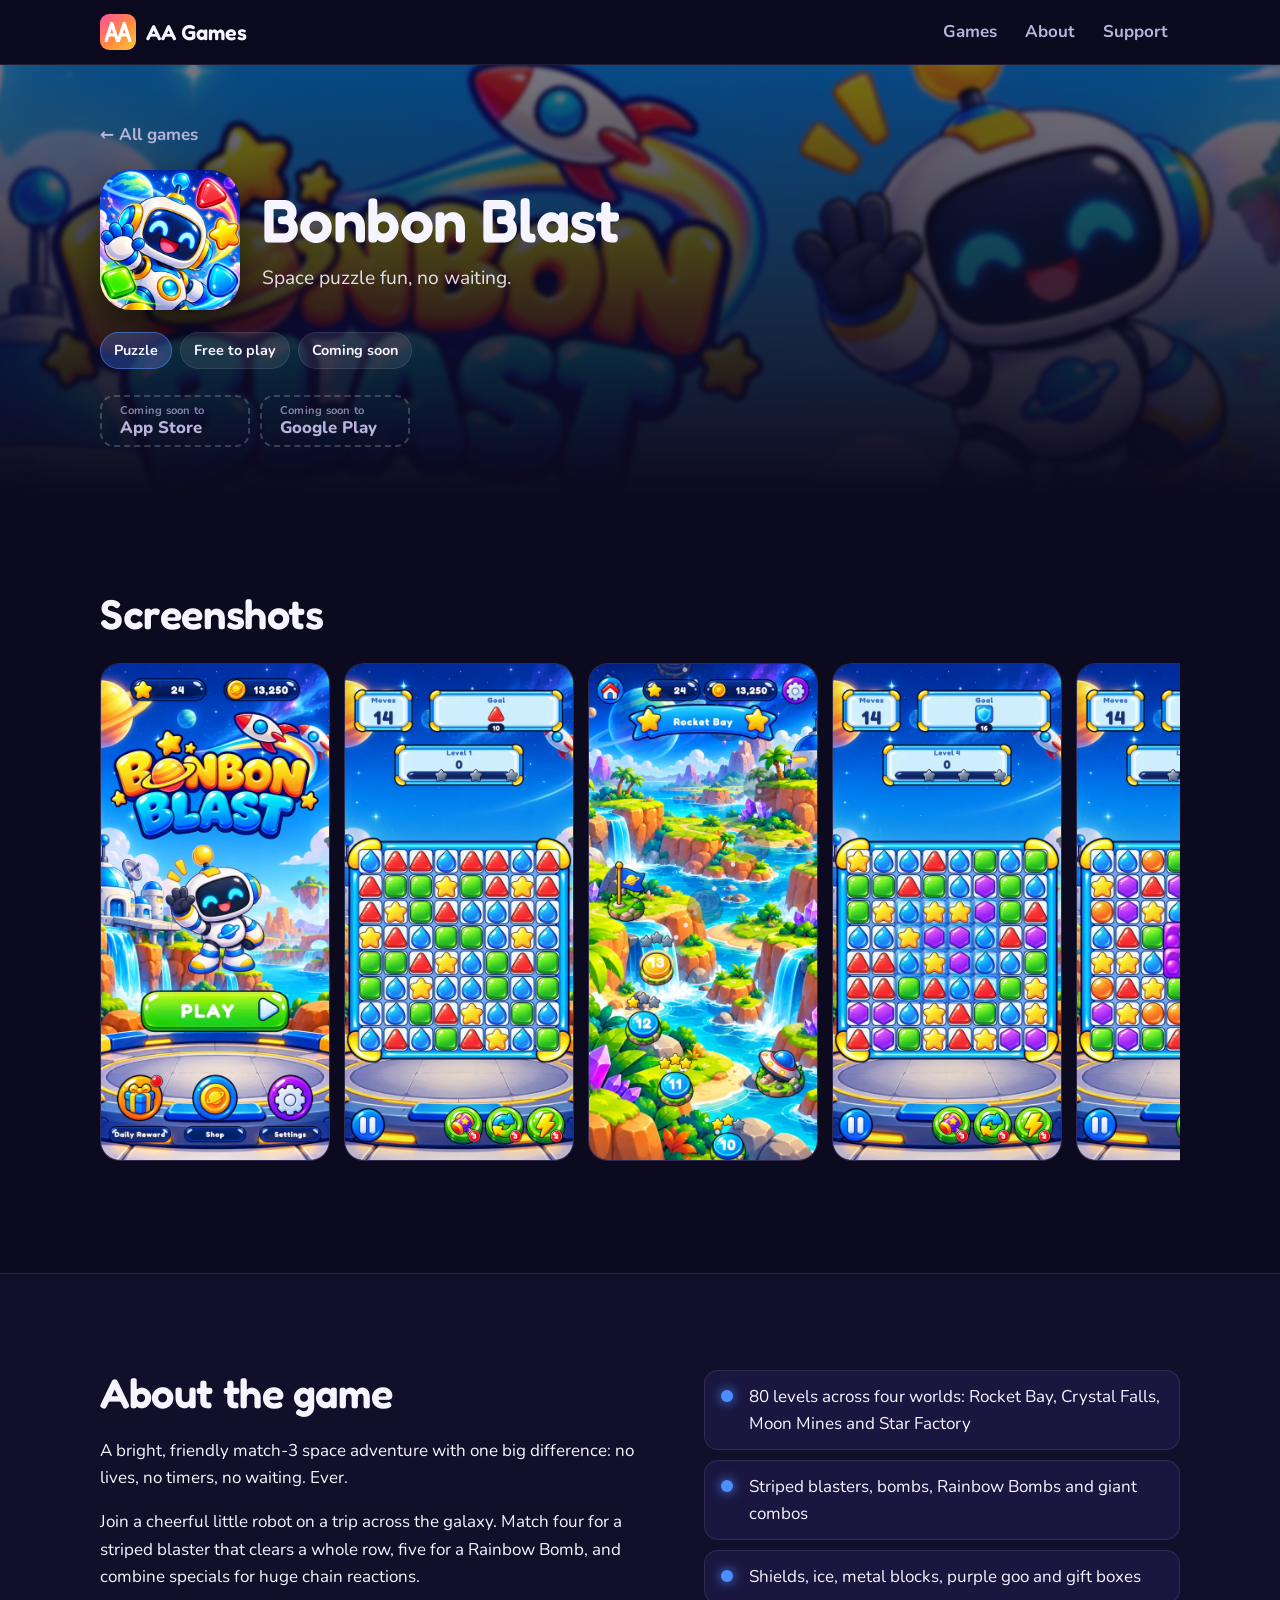
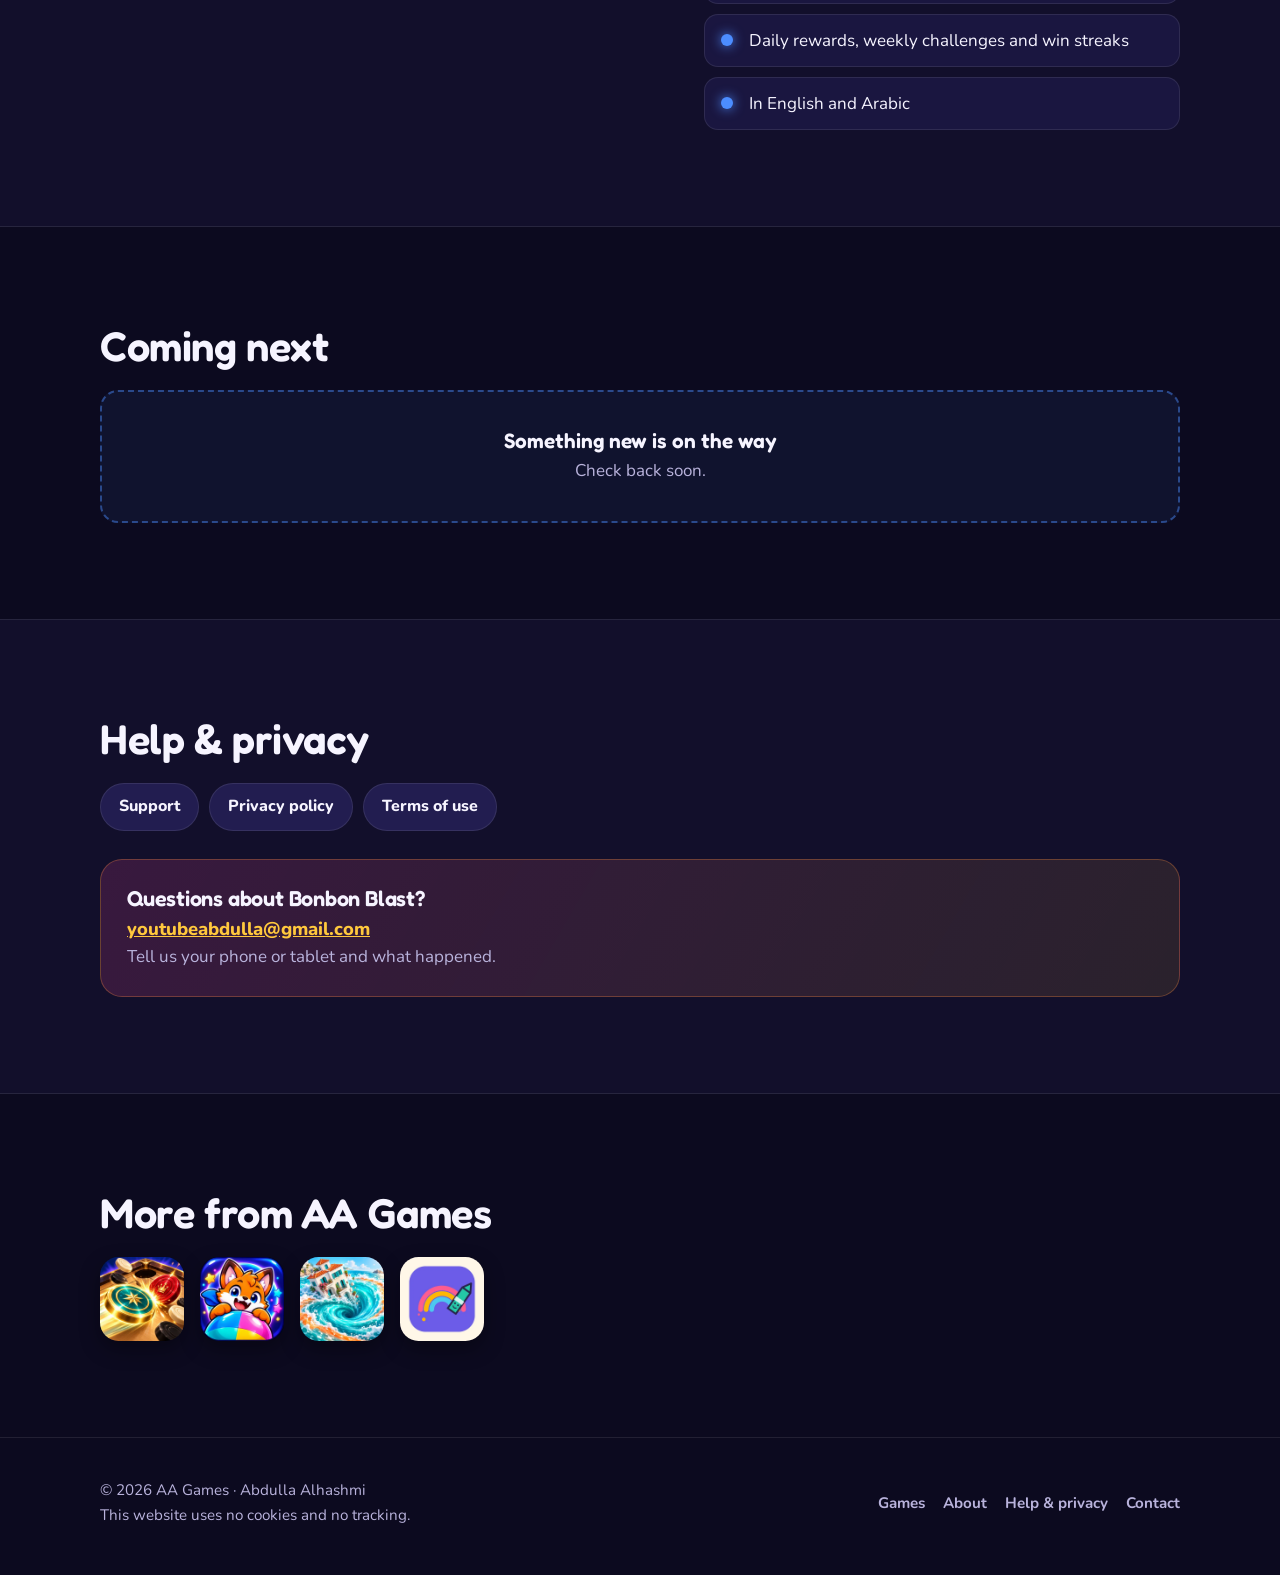
==== bonbon-blast/index.html @ 0d39f188 "AA Games website for aagames33.com Home page with a card per game, About, Help & privacy and contact" ====
<!doctype html>
<html lang="en">
<head>
  <meta charset="utf-8">
  <meta name="viewport" content="width=device-width, initial-scale=1">
  <title>Bonbon Blast | AA Games</title>
  <meta name="description" content="Bonbon Blast by AA Games. Space puzzle fun, no waiting. A bright, friendly match-3 space adventure with one big difference: no lives, no timers, no waiting. Ever.">
  <link rel="canonical" href="https://aagames33.com/bonbon-blast/">
  <meta name="theme-color" content="#0c0a1f">
  <meta property="og:type" content="website">
  <meta property="og:site_name" content="AA Games">
  <meta property="og:title" content="Bonbon Blast | AA Games">
  <meta property="og:description" content="Bonbon Blast by AA Games. Space puzzle fun, no waiting. A bright, friendly match-3 space adventure with one big difference: no lives, no timers, no waiting. Ever.">
  <meta property="og:url" content="https://aagames33.com/bonbon-blast/">
  <meta property="og:image" content="https://aagames33.com/bonbon-blast/share.jpg">
  <meta property="og:image:width" content="1024">
  <meta property="og:image:height" content="500">
  <meta name="twitter:card" content="summary_large_image">
  <link rel="icon" href="/assets/logo.svg" type="image/svg+xml">
  <link rel="icon" href="/favicon.ico" sizes="48x48">
  <link rel="apple-touch-icon" href="/apple-touch-icon.png">
  <link rel="preload" href="/assets/fonts/fredoka-semibold.woff2" as="font" type="font/woff2" crossorigin>
  <link rel="preload" href="/assets/fonts/nunito.woff2" as="font" type="font/woff2" crossorigin>
  <link rel="stylesheet" href="/assets/style.css">
</head>
<body style="--accent: #4c8dff">
  <a class="skip" href="#main">Skip to content</a>
  <header class="site-head">
    <div class="wrap">
      <a class="logo" href="/"><img src="/assets/logo.svg" alt="" width="36" height="36">AA Games</a>
      <nav class="nav" aria-label="Main">
        <a href="/#games">Games</a>
        <a href="/#about">About</a>
        <a href="/#support">Support</a>
      </nav>
    </div>
  </header>

  <main id="main">
    <!-- ===== Top: icon, name, one line, store buttons ===== -->
    <section class="game-hero">
      <img class="bg" src="/bonbon-blast/banner.webp" alt="" width="1024" height="500">
      <div class="wrap">
        <a class="back" href="/#games">&larr; All games</a>
        <div class="game-top">
          <img class="game-icon" src="/bonbon-blast/icon.webp" alt="Bonbon Blast icon" width="140" height="140">
          <div>
            <h1>Bonbon Blast</h1>
            <p class="tagline">Space puzzle fun, no waiting.</p>
          </div>
        </div>
        <ul class="chips">
          <li>Puzzle</li>
          <li>Free to play</li>
          <li>Coming soon</li>
        </ul>
        <div class="stores">
          <!-- When it is live, replace the next line with: <a class="store" href="https://apps.apple.com/app/id6816154385"><small>Download on the</small>App Store</a> -->
          <span class="store soon"><small>Coming soon to</small>App Store</span>
          <!-- When it is live, replace the next line with: <a class="store" href="https://play.google.com/store/apps/details?id=com.angames.bonbonblast"><small>Get it on</small>Google Play</a> -->
          <span class="store soon"><small>Coming soon to</small>Google Play</span>
        </div>
      </div>
    </section>

    <!-- ===== Screenshots (shot-1.webp, shot-2.webp ... in this folder) ===== -->
    <section class="section" aria-labelledby="shots-title">
      <div class="wrap">
        <h2 id="shots-title">Screenshots</h2>
        <div class="shots" tabindex="0" aria-label="Bonbon Blast screenshots, scroll sideways">
          <img src="/bonbon-blast/shot-1.webp" alt="The home screen with the robot" width="540" height="1169" loading="lazy" decoding="async">
          <img src="/bonbon-blast/shot-2.webp" alt="A level in Rocket Bay" width="540" height="1169" loading="lazy" decoding="async">
          <img src="/bonbon-blast/shot-3.webp" alt="The world map" width="540" height="1169" loading="lazy" decoding="async">
          <img src="/bonbon-blast/shot-4.webp" alt="Clearing jelly" width="540" height="1169" loading="lazy" decoding="async">
          <img src="/bonbon-blast/shot-5.webp" alt="Breaking chocolate" width="540" height="1169" loading="lazy" decoding="async">
          <img src="/bonbon-blast/shot-6.webp" alt="Level complete with three stars" width="540" height="1169" loading="lazy" decoding="async">
        </div>
      </div>
    </section>

    <!-- ===== About the game ===== -->
    <section class="section section-alt" aria-labelledby="about-title">
      <div class="wrap two-col">
        <div>
          <h2 id="about-title">About the game</h2>
          <p>A bright, friendly match-3 space adventure with one big difference: no lives, no timers, no waiting. Ever.</p>
          <p>Join a cheerful little robot on a trip across the galaxy. Match four for a striped blaster that clears a whole row, five for a Rainbow Bomb, and combine specials for huge chain reactions.</p>
        </div>
        <ul class="features">
          <li>80 levels across four worlds: Rocket Bay, Crystal Falls, Moon Mines and Star Factory</li>
          <li>Striped blasters, bombs, Rainbow Bombs and giant combos</li>
          <li>Shields, ice, metal blocks, purple goo and gift boxes</li>
          <li>Daily rewards, weekly challenges and win streaks</li>
          <li>In English and Arabic</li>
        </ul>
      </div>
    </section>

    <!-- ===== Coming next ===== -->
    <section class="section" id="skins" aria-labelledby="skins-title">
      <div class="wrap">
        <h2 id="skins-title">Coming next</h2>
        <div class="skins">
          <!-- HOW TO ADD ONE (more help in HOW_TO_EDIT.md):
               1. Upload the picture into the "skins" folder of this game, for example skins/gold-striker.png
               2. Copy the 4 lines below, paste them under this note (outside the note), and change the
                  picture name, the skin name and the date:
          <article class="skin">
            <img src="/bonbon-blast/skins/gold-striker.png" alt="Gold Striker" loading="lazy">
            <div><b>Gold Striker</b><span>Coming in December</span></div>
          </article>
               3. Delete the "skin-empty" box below once your first one is in. -->
          <div class="skin-empty">
            <b>Something new is on the way</b>
            <span>Check back soon.</span>
          </div>
        </div>
      </div>
    </section>

    <!-- ===== Help and privacy ===== -->
    <section class="section section-alt" aria-labelledby="help-title">
      <div class="wrap">
        <h2 id="help-title">Help &amp; privacy</h2>
        <div class="pills">
          <a class="pill" href="https://youtubeabdulla-max.github.io/bonbon-blast-support/">Support</a>
          <a class="pill" href="https://youtubeabdulla-max.github.io/bonbon-blast-support/privacy.html">Privacy policy</a>
          <a class="pill" href="https://youtubeabdulla-max.github.io/bonbon-blast-support/terms.html">Terms of use</a>
        </div>
        <div class="contact-box">
          <h3>Questions about Bonbon Blast?</h3>
          <p><a class="mail" href="mailto:youtubeabdulla@gmail.com">youtubeabdulla@gmail.com</a><br>Tell us your phone or tablet and what happened.</p>
        </div>
      </div>
    </section>

    <!-- ===== More games ===== -->
    <section class="section" aria-labelledby="more-title">
      <div class="wrap">
        <h2 id="more-title">More from AA Games</h2>
        <div class="icon-row">
          <a href="/carrom-crew/"><img src="/carrom-crew/icon.webp" alt="Carrom Crew" width="140" height="140" loading="lazy" decoding="async"></a>
          <a href="/chromo-rush/"><img src="/chromo-rush/icon.webp" alt="Chromo Rush" width="140" height="140" loading="lazy" decoding="async"></a>
          <a href="/rift-world-rush/"><img src="/rift-world-rush/icon.webp" alt="RIFT: World Rush" width="140" height="140" loading="lazy" decoding="async"></a>
          <a href="/colorland/"><img src="/colorland/icon.webp" alt="ColorLand" width="140" height="140" loading="lazy" decoding="async"></a>
        </div>
      </div>
    </section>
  </main>

  <footer class="site-foot">
    <div class="wrap">
      <div>
        <p>&copy; 2026 AA Games &middot; Abdulla Alhashmi</p>
        <p>This website uses no cookies and no tracking.</p>
      </div>
      <nav aria-label="Footer">
        <a href="/#games">Games</a>
        <a href="/#about">About</a>
        <a href="/#support">Help &amp; privacy</a>
        <a href="mailto:youtubeabdulla@gmail.com">Contact</a>
      </nav>
    </div>
  </footer>
</body>
</html>
---- assets/style.css ----
/* AA Games website styles.
   Colours live in :root below. Each game page sets its own --accent colour
   in the <body style="--accent: ..."> line of its index.html. */

@font-face {
  font-family: "Fredoka";
  src: url("/assets/fonts/fredoka-semibold.woff2") format("woff2");
  font-weight: 600;
  font-display: swap;
}
@font-face {
  font-family: "Nunito";
  src: url("/assets/fonts/nunito.woff2") format("woff2");
  font-weight: 200 1000;
  font-display: swap;
}

:root {
  color-scheme: dark;
  --bg: #0c0a1f;
  --bg-2: #120f2b;
  --card: #1a1640;
  --card-2: #221d50;
  --line: rgba(255, 255, 255, .09);
  --text: #f6f4ff;
  --muted: #b9b3dc;
  --pink: #ff4fa3;
  --orange: #ff8a3d;
  --yellow: #ffc83d;
  --brand: linear-gradient(100deg, var(--pink), var(--orange) 55%, var(--yellow));
  --accent: var(--pink);
  --radius: 22px;
  --wrap: 1120px;
  --head: "Fredoka", ui-rounded, "SF Pro Rounded", system-ui, sans-serif;
  --body: "Nunito", system-ui, -apple-system, "Segoe UI", Roboto, sans-serif;
}

*, *::before, *::after { box-sizing: border-box; }
html { scroll-behavior: smooth; scroll-padding-top: 80px; -webkit-text-size-adjust: 100%; }
body {
  margin: 0;
  background: var(--bg);
  color: var(--text);
  font: 400 17px/1.6 var(--body);
  -webkit-font-smoothing: antialiased;
  overflow-x: hidden;
}
img { max-width: 100%; height: auto; display: block; }
a { color: inherit; }
h1, h2, h3 { font-family: var(--head); font-weight: 600; line-height: 1.12; margin: 0 0 .5em; letter-spacing: -.01em; }
h1 { font-size: clamp(2.4rem, 7vw, 4.4rem); }
h2 { font-size: clamp(1.8rem, 4.4vw, 2.6rem); }
h3 { font-size: 1.35rem; }
p { margin: 0 0 1em; }
:focus-visible { outline: 3px solid var(--yellow); outline-offset: 3px; border-radius: 8px; }

.wrap { width: 100%; max-width: var(--wrap); margin: 0 auto; padding: 0 20px; }
.grad { background: var(--brand); -webkit-background-clip: text; background-clip: text; color: transparent; }
.muted { color: var(--muted); }
.skip { position: absolute; left: -999px; top: 8px; background: var(--card); padding: 8px 14px; border-radius: 10px; z-index: 99; }
.skip:focus { left: 8px; }

/* ---------- Header ---------- */
.site-head {
  position: sticky; top: 0; z-index: 20;
  background: rgba(12, 10, 31, .78);
  -webkit-backdrop-filter: blur(14px); backdrop-filter: blur(14px);
  border-bottom: 1px solid var(--line);
}
.site-head .wrap { display: flex; align-items: center; justify-content: space-between; gap: 16px; height: 64px; }
.logo { display: flex; align-items: center; gap: 10px; text-decoration: none; font: 600 1.35rem var(--head); white-space: nowrap; }
.logo img { width: 36px; height: 36px; }
.nav { display: flex; gap: 4px; }
.nav a { text-decoration: none; color: var(--muted); font-weight: 700; padding: 8px 12px; border-radius: 999px; transition: color .15s, background .15s; }
.nav a:hover { color: var(--text); background: var(--card); }

/* ---------- Buttons ---------- */
.btn {
  display: inline-flex; align-items: center; gap: 8px;
  padding: 13px 22px; border-radius: 999px;
  font: 800 1rem var(--body); text-decoration: none;
  border: 2px solid transparent; transition: transform .15s, background .15s, border-color .15s;
}
.btn:hover { transform: translateY(-2px); }
.btn-main { background: var(--brand); color: #1b0b20; }
.btn-ghost { border-color: var(--line); background: rgba(255, 255, 255, .04); }
.btn-ghost:hover { border-color: rgba(255, 255, 255, .25); }

/* Store buttons: a real link when the game is out, a grey label when it isn't yet */
.stores { display: flex; flex-wrap: wrap; gap: 10px; }
.store {
  display: inline-flex; flex-direction: column; justify-content: center;
  min-width: 150px; padding: 8px 18px; border-radius: 14px;
  background: #fff; color: #0c0a1f; text-decoration: none;
  font: 800 1.05rem/1.15 var(--body); transition: transform .15s, box-shadow .15s;
}
.store small { font-size: .7rem; font-weight: 700; opacity: .7; letter-spacing: .02em; }
a.store:hover { transform: translateY(-2px); box-shadow: 0 8px 24px rgba(0, 0, 0, .35); }
.store.soon { background: transparent; color: var(--muted); border: 2px dashed rgba(255, 255, 255, .2); }

/* ---------- Home hero ---------- */
.hero { position: relative; padding: 72px 0 64px; overflow: hidden; }
.hero::before, .hero::after {
  content: ""; position: absolute; border-radius: 50%; filter: blur(90px); opacity: .55; z-index: -1;
}
.hero::before { width: 520px; height: 520px; background: #8a2d8f; top: -220px; left: -160px; }
.hero::after { width: 480px; height: 480px; background: #283f99; bottom: -260px; right: -120px; }
.hero .wrap { display: grid; gap: 48px; align-items: center; }
.eyebrow { display: inline-block; font-weight: 800; font-size: .85rem; letter-spacing: .08em; text-transform: uppercase; color: var(--yellow); margin-bottom: 14px; }
.lead { font-size: 1.18rem; color: var(--muted); max-width: 36em; }
.hero .actions { display: flex; flex-wrap: wrap; gap: 12px; margin-top: 28px; }

.icon-pile { display: grid; grid-template-columns: repeat(3, 1fr); gap: 16px; max-width: 420px; margin: 0 auto; }
.icon-pile a { display: block; border-radius: 26%; overflow: hidden; box-shadow: 0 14px 34px rgba(0, 0, 0, .45); transition: transform .2s; }
.icon-pile a:nth-child(1) { transform: rotate(-6deg); }
.icon-pile a:nth-child(2) { transform: translateY(-18px) rotate(4deg); }
.icon-pile a:nth-child(3) { transform: rotate(7deg); }
.icon-pile a:nth-child(4) { transform: translateX(50%) rotate(-3deg); }
.icon-pile a:nth-child(5) { transform: translateX(50%) translateY(8px) rotate(5deg); }
.icon-pile a:hover { transform: scale(1.08) rotate(0); z-index: 2; }
.icon-pile img { width: 100%; aspect-ratio: 1; }

/* ---------- Sections ---------- */
.section { padding: 72px 0; }
.section-alt { background: var(--bg-2); border-block: 1px solid var(--line); }
.section-head { margin-bottom: 32px; max-width: 42em; }
.section-head p { color: var(--muted); font-size: 1.08rem; }

/* ---------- Game cards (home) ---------- */
.games { display: grid; gap: 22px; grid-template-columns: 1fr; }
.card {
  position: relative; display: flex; flex-direction: column;
  background: var(--card); border: 1px solid var(--line); border-radius: var(--radius);
  overflow: hidden; transition: transform .2s, border-color .2s, box-shadow .2s;
}
.card:hover { transform: translateY(-4px); border-color: color-mix(in srgb, var(--accent) 60%, transparent); box-shadow: 0 18px 40px rgba(0, 0, 0, .4); }
.card-banner { width: 100%; aspect-ratio: 1024 / 500; object-fit: cover; }
.card-body { position: relative; padding: 0 22px 22px; display: flex; flex-direction: column; flex: 1; }
.card-icon { width: 76px; height: 76px; border-radius: 22%; margin-top: -38px; border: 3px solid var(--card); box-shadow: 0 6px 18px rgba(0, 0, 0, .4); }
.card h3 { margin: 14px 0 4px; }
.card h3 a { text-decoration: none; }
.card h3 a::after { content: ""; position: absolute; inset: 0; z-index: 1; } /* whole card opens the game page */
.card p { color: var(--muted); margin-bottom: 18px; }
.card .stores { margin-top: auto; position: relative; z-index: 2; }
.card .store { min-width: 0; padding: 6px 14px; font-size: .95rem; border-radius: 12px; }
.tag {
  position: absolute; top: 14px; right: 14px; z-index: 2;
  padding: 5px 12px; border-radius: 999px; font-size: .78rem; font-weight: 800; letter-spacing: .03em;
  background: rgba(12, 10, 31, .78); -webkit-backdrop-filter: blur(6px); backdrop-filter: blur(6px);
}
.tag.out { color: #7dffb0; }
.tag.soon { color: var(--yellow); }

/* ---------- About ---------- */
.about { display: grid; gap: 32px; align-items: center; }
.about p { font-size: 1.1rem; }
.facts { list-style: none; padding: 0; margin: 0; display: grid; gap: 12px; }
.facts li { background: var(--card); border: 1px solid var(--line); border-radius: 16px; padding: 16px 18px; }
.facts b { display: block; font: 600 1.15rem var(--head); }
.facts span { color: var(--muted); font-size: .98rem; }

/* ---------- Support list ---------- */
.help-list { list-style: none; padding: 0; margin: 0; display: grid; gap: 12px; }
.help-list li {
  display: flex; align-items: center; gap: 14px; flex-wrap: wrap;
  background: var(--card); border: 1px solid var(--line); border-radius: 18px; padding: 14px 16px;
}
.help-list img { width: 48px; height: 48px; border-radius: 22%; }
.help-list .name { font: 600 1.15rem var(--head); flex: 1 1 140px; }
.help-list .links { display: flex; flex-wrap: wrap; gap: 8px; }
.pill {
  display: inline-block; padding: 7px 14px; border-radius: 999px; text-decoration: none;
  font-weight: 800; font-size: .92rem; background: var(--card-2); border: 1px solid var(--line);
  transition: background .15s, border-color .15s;
}
.pill:hover { border-color: rgba(255, 255, 255, .3); background: #2b2562; }
.contact-box {
  margin-top: 28px; padding: 26px; border-radius: var(--radius);
  background: linear-gradient(120deg, rgba(255, 79, 163, .16), rgba(255, 200, 61, .1));
  border: 1px solid rgba(255, 138, 61, .3);
}
.contact-box h3 { margin-bottom: 6px; }
.contact-box p { margin: 0; color: var(--muted); }
.mail { font: 800 1.15rem var(--body); color: var(--yellow); word-break: break-all; }

/* ---------- Game page ---------- */
.game-hero { position: relative; padding: 56px 0 48px; overflow: hidden; isolation: isolate; }
.game-hero .bg {
  position: absolute; inset: 0; z-index: -2;
  width: 100%; height: 100%; object-fit: cover; filter: blur(2px) saturate(1.1); transform: scale(1.04);
}
.game-hero::after {
  content: ""; position: absolute; inset: 0; z-index: -1;
  background: linear-gradient(180deg, rgba(12, 10, 31, .55), rgba(12, 10, 31, .82) 55%, var(--bg));
}
.game-top { display: grid; grid-template-columns: auto 1fr; gap: 22px; align-items: center; }
.game-icon { width: 112px; height: 112px; border-radius: 22%; box-shadow: 0 14px 34px rgba(0, 0, 0, .5); }
.game-top h1 { font-size: clamp(2.2rem, 6.5vw, 3.8rem); margin-bottom: .15em; }
.game-top .tagline { font-size: 1.2rem; color: var(--text); opacity: .9; margin: 0; }
.chips { list-style: none; padding: 0; margin: 22px 0 26px; display: flex; flex-wrap: wrap; gap: 8px; }
.chips li { padding: 6px 13px; border-radius: 999px; background: rgba(255, 255, 255, .08); border: 1px solid var(--line); font-weight: 700; font-size: .9rem; }
.chips li:first-child { background: color-mix(in srgb, var(--accent) 28%, transparent); border-color: color-mix(in srgb, var(--accent) 55%, transparent); }
.back { display: inline-block; margin-bottom: 22px; color: var(--muted); text-decoration: none; font-weight: 700; }
.back:hover { color: var(--text); }

.shots {
  display: grid; grid-auto-flow: column; grid-auto-columns: clamp(140px, 40vw, 230px);
  gap: 14px; overflow-x: auto; scroll-snap-type: x mandatory; padding: 4px 2px 16px;
  scrollbar-width: thin; scrollbar-color: rgba(255, 255, 255, .25) transparent;
}
.shots img {
  width: 100%; height: auto; aspect-ratio: 540 / 1169; object-fit: cover;
  border-radius: 20px; border: 1px solid var(--line); scroll-snap-align: start; background: var(--card);
}

.two-col { display: grid; gap: 32px; }
.features { list-style: none; padding: 0; margin: 0; display: grid; gap: 10px; }
.features li { position: relative; padding: 12px 16px 12px 44px; background: var(--card); border: 1px solid var(--line); border-radius: 14px; }
.features li::before {
  content: ""; position: absolute; left: 16px; top: 19px; width: 12px; height: 12px; border-radius: 50%;
  background: var(--accent); box-shadow: 0 0 12px var(--accent);
}

.skins { display: grid; gap: 16px; grid-template-columns: repeat(auto-fill, minmax(160px, 1fr)); }
.skin { background: var(--card); border: 1px solid var(--line); border-radius: 18px; overflow: hidden; }
.skin img { width: 100%; aspect-ratio: 1; object-fit: cover; }
.skin div { padding: 12px 14px; }
.skin b { display: block; font: 600 1.1rem var(--head); }
.skin span { color: var(--muted); font-size: .9rem; }
.skin-empty {
  grid-column: 1 / -1; text-align: center; padding: 36px 20px; border-radius: 18px;
  border: 2px dashed color-mix(in srgb, var(--accent) 45%, transparent);
  background: color-mix(in srgb, var(--accent) 7%, transparent);
}
.skin-empty b { display: block; font: 600 1.3rem var(--head); margin-bottom: 4px; }
.skin-empty span { color: var(--muted); }

/* ---------- Footer ---------- */
.site-foot { padding: 40px 0 48px; border-top: 1px solid var(--line); color: var(--muted); font-size: .95rem; }
.site-foot .wrap { display: grid; gap: 18px; }
.site-foot nav { display: flex; flex-wrap: wrap; gap: 6px 18px; }
.site-foot a { text-decoration: none; font-weight: 700; }
.site-foot a:hover { color: var(--text); }
.site-foot p { margin: 0; }

/* ---------- Wider screens ---------- */
@media (min-width: 700px) {
  .games { grid-template-columns: repeat(2, 1fr); }
  .games .card:last-child:nth-child(odd) { grid-column: 1 / -1; }
  .about { grid-template-columns: 1.3fr 1fr; }
  .two-col { grid-template-columns: 1.2fr 1fr; align-items: start; }
  .game-icon { width: 140px; height: 140px; }
  .site-foot .wrap { grid-template-columns: 1fr auto; align-items: center; }
}
@media (min-width: 1000px) {
  .hero { padding: 96px 0 88px; }
  .hero .wrap { grid-template-columns: 1.15fr 1fr; }
  .section { padding: 96px 0; }
  /* three across; with exactly five games the last two share the second row */
  .games { grid-template-columns: repeat(6, 1fr); }
  .games .card, .games .card:last-child:nth-child(odd) { grid-column: span 2; }
  .games .card:nth-child(4):nth-last-child(2), .games .card:nth-child(5):last-child { grid-column: span 3; }
}
@media (max-width: 520px) {
  .wrap { padding: 0 16px; }
  .site-head .wrap { height: 58px; }
  .logo { font-size: 1.15rem; }
  .logo img { width: 32px; height: 32px; }
  .nav a { padding: 6px 8px; font-size: .92rem; }
  .game-top { grid-template-columns: 1fr; }
  .game-icon { width: 96px; height: 96px; }
  .icon-pile { gap: 12px; max-width: 320px; }
}
@media (max-width: 380px) {
  .site-head .wrap { gap: 8px; }
  .logo { font-size: 1.05rem; gap: 8px; }
  .logo img { width: 28px; height: 28px; }
  .nav { gap: 0; }
  .nav a { padding: 6px 6px; font-size: .86rem; }
}
@media (prefers-reduced-motion: reduce) {
  html { scroll-behavior: auto; }
  *, *::before, *::after { transition: none !important; }
}

/* ---------- Game page: help links and "More from AA Games" ---------- */
.pills { display: flex; flex-wrap: wrap; gap: 10px; }
.pills .pill { padding: 10px 18px; font-size: 1rem; }
.icon-row { display: flex; flex-wrap: wrap; gap: 16px; }
.icon-row a { border-radius: 22%; overflow: hidden; transition: transform .2s; box-shadow: 0 8px 20px rgba(0, 0, 0, .35); }
.icon-row a:hover { transform: translateY(-4px) scale(1.04); }
.icon-row img { width: 84px; height: 84px; }
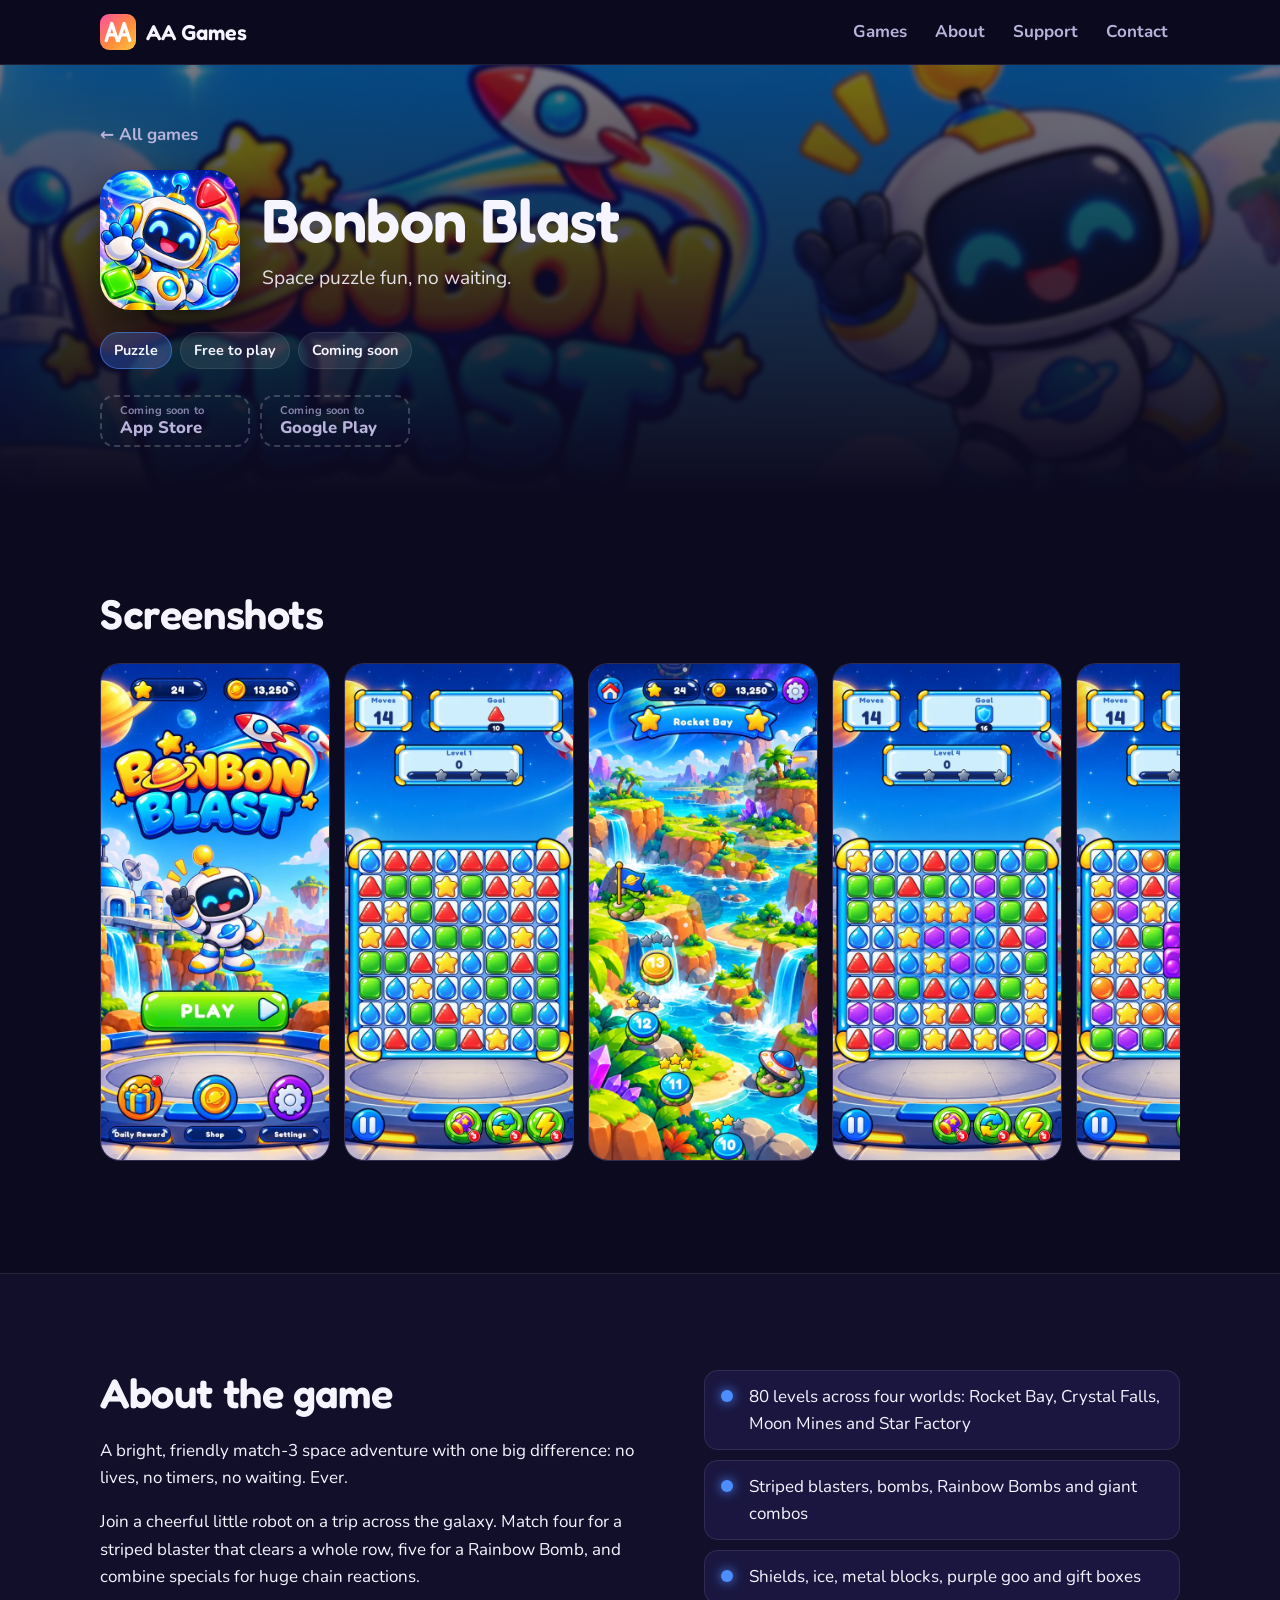
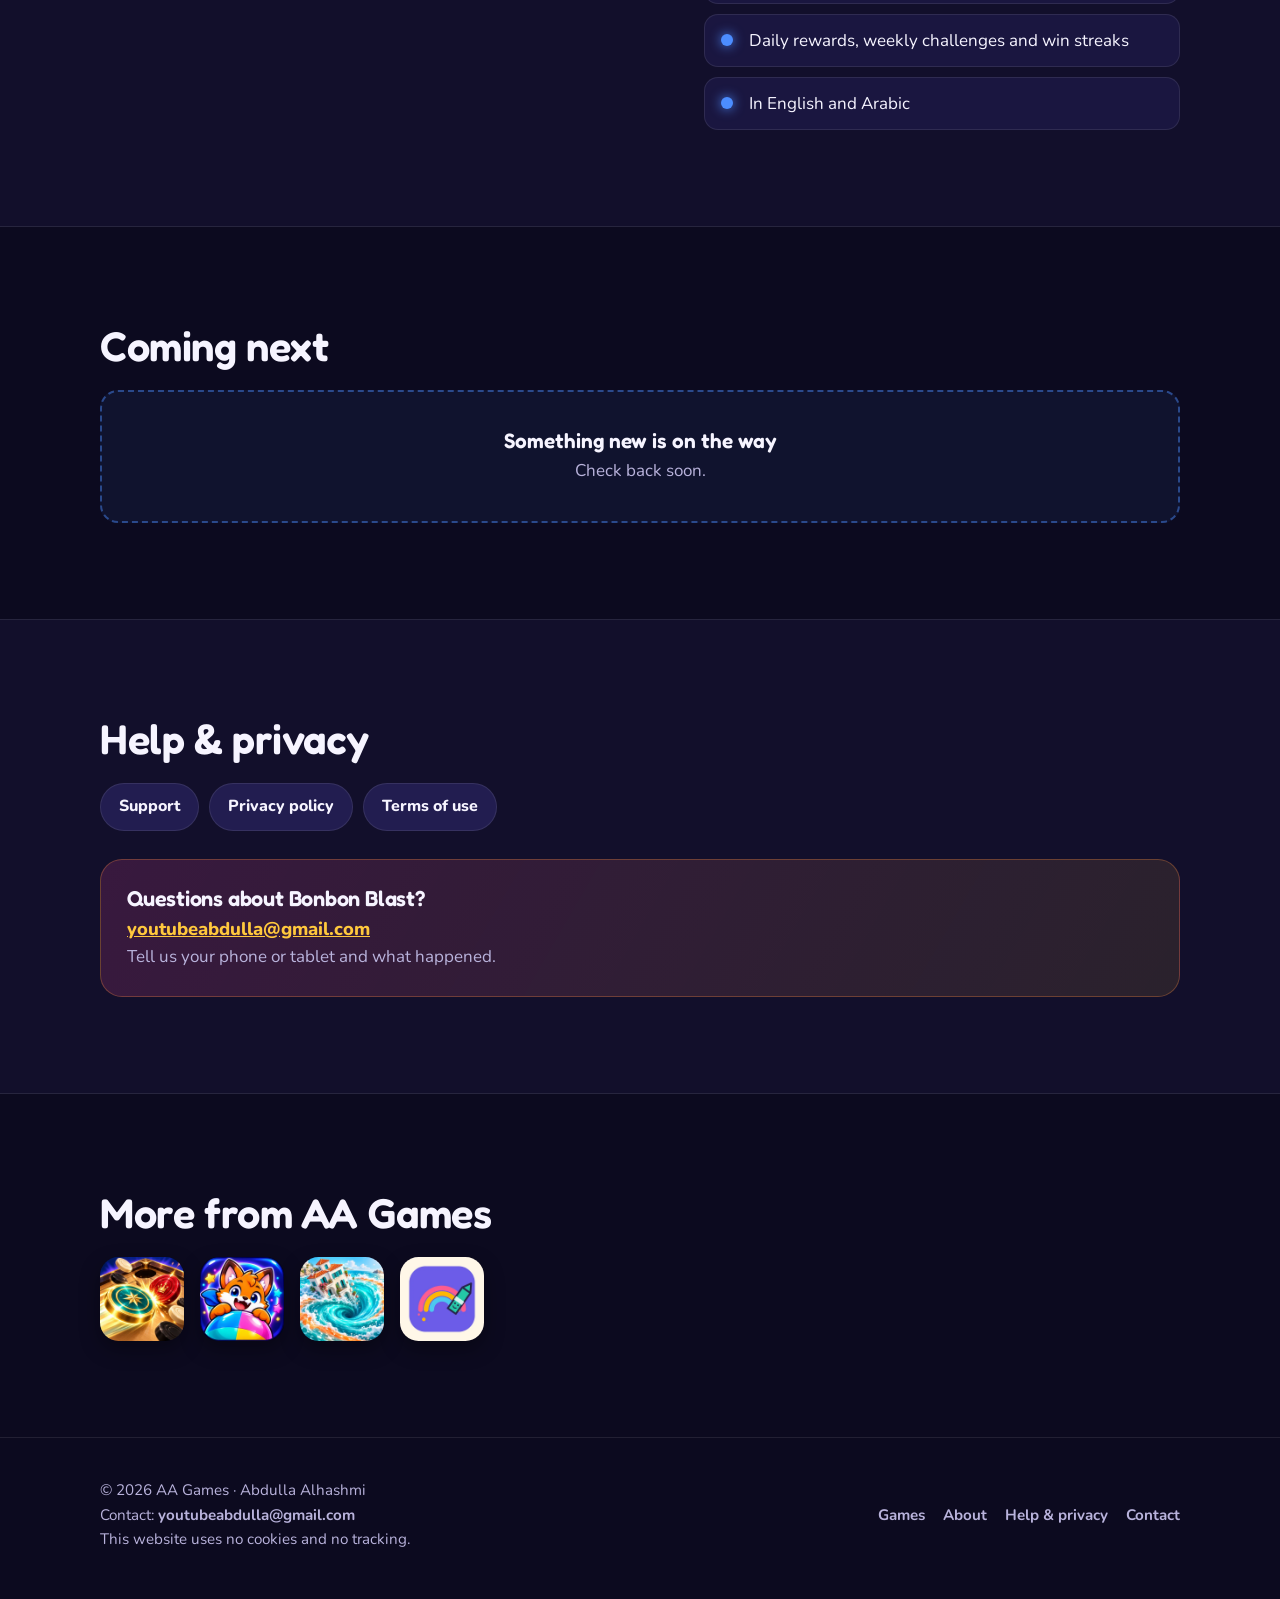
==== commit c6301142: "Contact link in the menu, e-mail in the footer The top menu gets a Contact link to the contact box o" ====
--- a/bonbon-blast/index.html
+++ b/bonbon-blast/index.html
@@ -30,8 +30,9 @@
       <a class="logo" href="/"><img src="/assets/logo.svg" alt="" width="36" height="36">AA Games</a>
       <nav class="nav" aria-label="Main">
         <a href="/#games">Games</a>
-        <a href="/#about">About</a>
+        <a href="/#about" class="nav-about">About</a>
         <a href="/#support">Support</a>
+        <a href="/#contact">Contact</a>
       </nav>
     </div>
   </header>
@@ -152,6 +153,7 @@
     <div class="wrap">
       <div>
         <p>&copy; 2026 AA Games &middot; Abdulla Alhashmi</p>
+        <p>Contact: <a href="mailto:youtubeabdulla@gmail.com">youtubeabdulla@gmail.com</a></p>
         <p>This website uses no cookies and no tracking.</p>
       </div>
       <nav aria-label="Footer">
--- a/assets/style.css
+++ b/assets/style.css
@@ -267,6 +267,7 @@
   .logo { font-size: 1.15rem; }
   .logo img { width: 32px; height: 32px; }
   .nav a { padding: 6px 8px; font-size: .92rem; }
+  .nav .nav-about { display: none; } /* About is still on the home page; phones keep Games, Support, Contact */
   .game-top { grid-template-columns: 1fr; }
   .game-icon { width: 96px; height: 96px; }
   .icon-pile { gap: 12px; max-width: 320px; }
